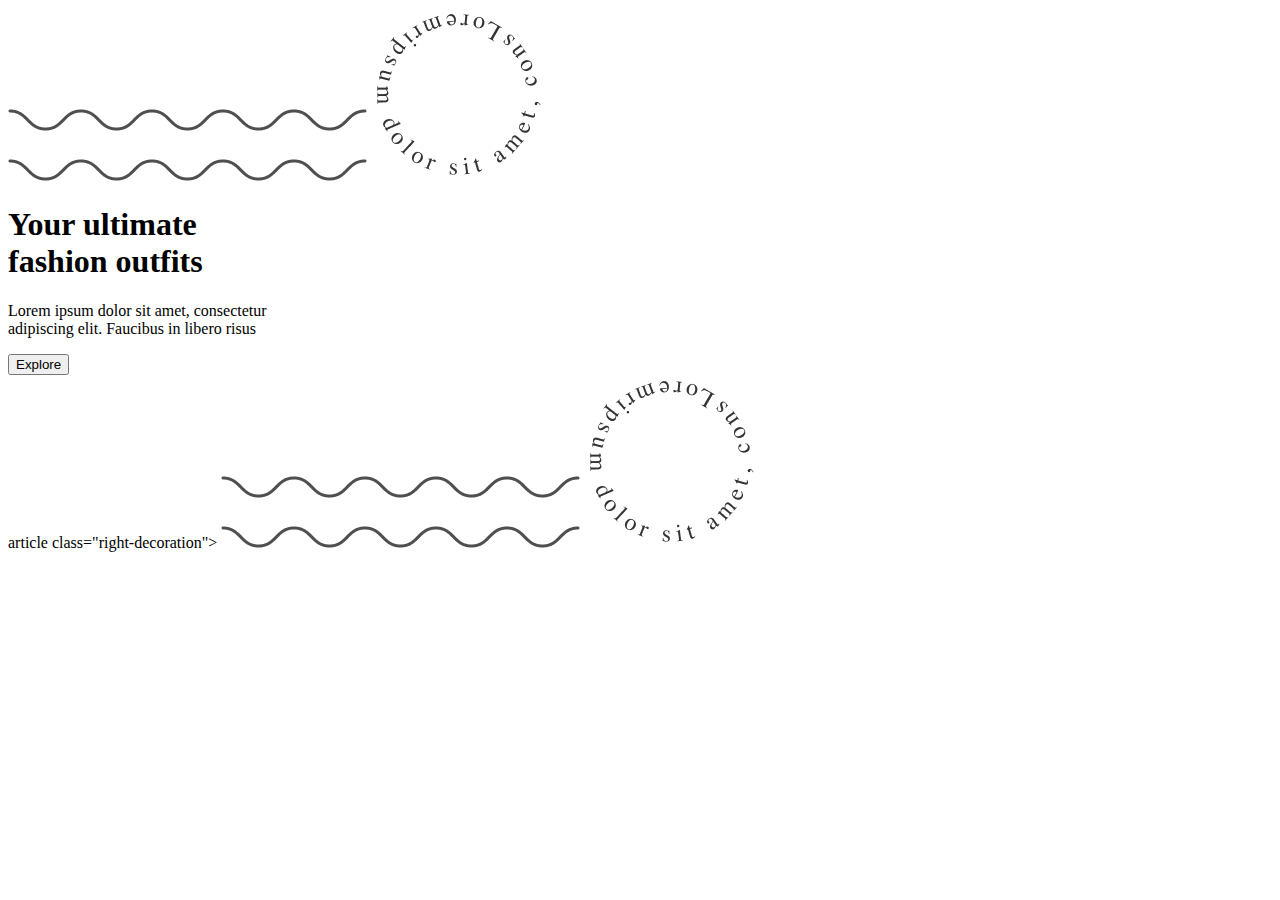
==== pages/page_18.html @ 73e220d7 "html pagina 18 terminado" ====
<!DOCTYPE html>
<html lang="en">

    <head>
        <meta charset="UTF-8">
        <meta name="viewport" content="width=device-width, initial-scale=1.0">
        <link rel="stylesheet" href="../css/style_page_18.css">
        <title>Landing page #18</title>
    </head>

    <body>
        <div class="layout">

            <section class="top-section">

                <article class="left-decoration">
                    <img src="../sources/sources_page_18/waves.png" alt="" class="left-wave wave">
                    <img src="../sources/sources_page_18/circle-text.png" alt="" class="left-circle circle">
                </article>

                <section class="main-text-container">
                    <h1 class="title">Your ultimate<br>fashion outfits</h1>
                    <p class="main-text">Lorem ipsum dolor sit amet, consectetur<br>adipiscing elit. Faucibus in libero risus</p>
                    <button type="button">Explore</button>
                </section>

                article class="right-decoration">
                    <img src="../sources/sources_page_18/waves.png" alt="" class="right-wave wave">
                    <img src="../sources/sources_page_18/circle-text.png" alt="" class="right-circle circle">
                </article>

            </section>

            <section class="gallery-section">

                <article class="item item1">
                    <img src="" alt="" class="gallery-image">
                </article>

                <article class="item item2">
                    <img src="" alt="" class="gallery-image">
                </article>

                <article class="item item3">
                    <img src="" alt="" class="gallery-image">
                </article>
                
                <article class="item item4">
                    <img src="" alt="" class="gallery-image">
                </article>

                <article class="item item5">
                    <img src="" alt="" class="gallery-image">
                </article>

                <article class="item item6">
                    <img src="" alt="" class="gallery-image">
                </article>
                
                <article class="item item7">
                    <img src="" alt="" class="gallery-image">
                </article>

                <article class="item item8">
                    <img src="" alt="" class="gallery-image">
                </article>

                <article class="item item9">
                    <img src="" alt="" class="gallery-image">
                </article>

                <article class="item item10">
                    <img src="" alt="" class="gallery-image">
                </article>
                
            </section>

        </div>
    </body>
</html>
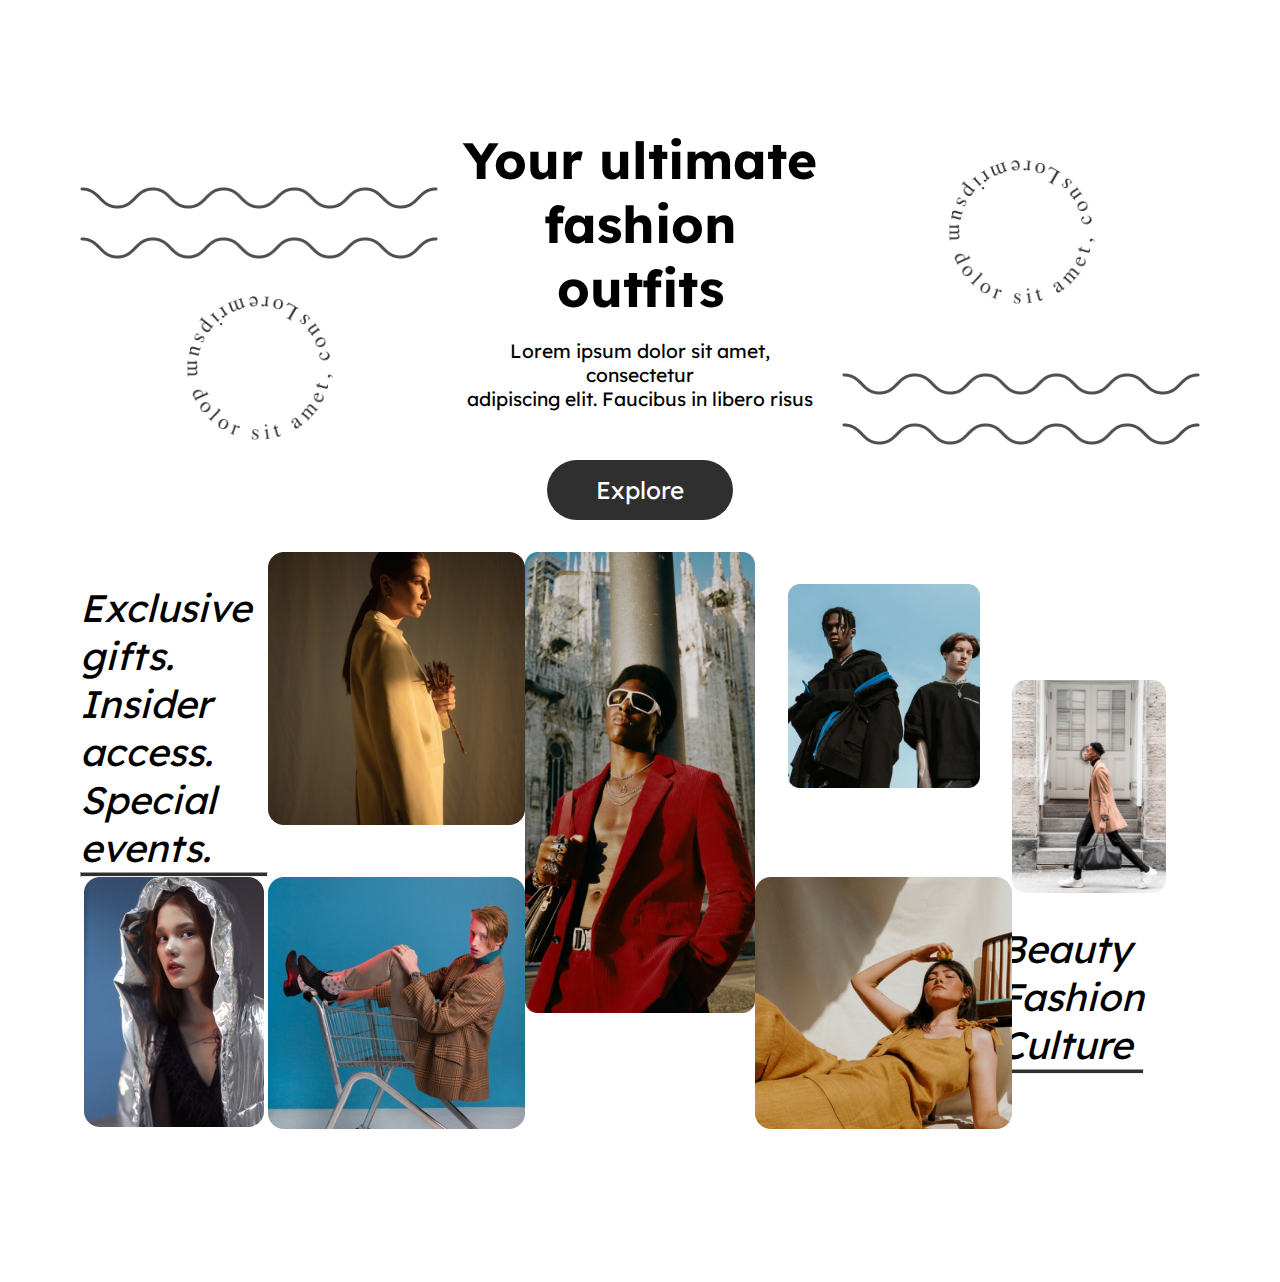
==== commit 7a4d95f1: "Pagina 18 casi terminada" ====
--- a/pages/page_18.html
+++ b/pages/page_18.html
@@ -19,12 +19,12 @@
                 </article>
 
                 <section class="main-text-container">
-                    <h1 class="title">Your ultimate<br>fashion outfits</h1>
-                    <p class="main-text">Lorem ipsum dolor sit amet, consectetur<br>adipiscing elit. Faucibus in libero risus</p>
+                    <h1 class="title">Your ultimate fashion outfits</h1>
+                    <p class="main-text">Lorem ipsum dolor sit amet, consectetur <br>adipiscing elit. Faucibus in libero risus</p>
                     <button type="button">Explore</button>
                 </section>
 
-                article class="right-decoration">
+                <article class="right-decoration">
                     <img src="../sources/sources_page_18/waves.png" alt="" class="right-wave wave">
                     <img src="../sources/sources_page_18/circle-text.png" alt="" class="right-circle circle">
                 </article>
@@ -34,45 +34,47 @@
             <section class="gallery-section">
 
                 <article class="item item1">
-                    <img src="" alt="" class="gallery-image">
+                    <div class="item-text">
+                        <p class="card-text">Exclusive gifts.<br>Insider access.<br>Special events.</p>
+                        <hr>
+                    </div>
                 </article>
 
                 <article class="item item2">
-                    <img src="" alt="" class="gallery-image">
+                    <img src="../sources/sources_page_18/img1.png" alt="" class="gallery-image">
                 </article>
 
                 <article class="item item3">
-                    <img src="" alt="" class="gallery-image">
+                    <img src="../sources/sources_page_18/img2.png" alt="" class="gallery-image">
                 </article>
                 
                 <article class="item item4">
-                    <img src="" alt="" class="gallery-image">
+                    <img src="../sources/sources_page_18/img3.png" alt="" class="gallery-image">
                 </article>
-
+                
                 <article class="item item5">
-                    <img src="" alt="" class="gallery-image">
+                    <img src="../sources/sources_page_18/img4.png" alt="" class="gallery-image">
+                    <div class="item-text">
+                        <p class="card-text">Beauty<br>Fashion<br>Culture</p>
+                        <hr>
+                    </div>
                 </article>
-
+                
                 <article class="item item6">
-                    <img src="" alt="" class="gallery-image">
+                    <img src="../sources/sources_page_18/img5.png" alt="" class="gallery-image">
                 </article>
                 
                 <article class="item item7">
-                    <img src="" alt="" class="gallery-image">
+                    <img src="../sources/sources_page_18/img6.png" alt="" class="gallery-image">
                 </article>
 
                 <article class="item item8">
-                    <img src="" alt="" class="gallery-image">
-                </article>
-
-                <article class="item item9">
-                    <img src="" alt="" class="gallery-image">
-                </article>
-
-                <article class="item item10">
-                    <img src="" alt="" class="gallery-image">
+                    <img src="../sources/sources_page_18/img7.png" alt="" class="gallery-image">
                 </article>
                 
+               
+
+               
             </section>
 
         </div>
--- a/css/style_page_18.css
+++ b/css/style_page_18.css
@@ -0,0 +1,158 @@
+@import url('https://fonts.googleapis.com/css2?family=Abril+Fatface&family=Imbue:opsz,wght@10..100,100..900&family=Lexend:wght@100..900&family=Lilita+One&family=Space+Grotesk:wght@300..700&display=swap');
+
+* {
+  margin: 0;
+  padding: 0;
+  box-sizing: border-box;
+  font-family: 'Lexend', sans-serif;
+}
+
+.layout {
+    display: grid;
+    grid-template-areas: 
+        "text"
+        "gallery";
+    padding: 5em;
+}
+
+.top-section {
+    grid-area: text;
+    display: flex;
+    width: 100%;
+    justify-content: space-between;
+    gap: 2%;
+
+    .circle {
+        width: 12vw;
+    }
+
+    .wave {
+        width: 28vw;
+    }
+
+    .left-decoration {
+        display: flex;
+        flex-direction: column;
+        justify-content: center;
+        align-items: center;
+        margin-top: 2em;
+        .circle {
+            margin-top: 2em;
+        }
+    }
+
+    .main-text-container {
+        justify-self: center;
+        text-align: center;
+        margin-top: 3em;
+        .title {
+            font-size: 4vw;
+        }
+
+        .main-text {
+            font-size: 1.5vw;
+            margin-top: 1em;
+        }
+
+        button {
+            margin-top: 2em;
+            padding: 15px 2em;
+            border-radius: 30px;
+            border: none;
+            background-color: #2f2f2f;
+            color: #fff;
+            font-size: 1.9vw;
+        }
+    }
+
+    .right-decoration {
+        justify-self: flex-end;
+        display: flex;
+        flex-direction: column-reverse;
+        justify-content: center;
+        align-items: center;
+
+        .wave {
+            margin-top: 4em;
+        }
+    }
+}
+
+.gallery-section {
+    grid-area: gallery;
+    display: grid;
+    grid-template-columns: repeat(5, 1fr);
+    grid-template-rows: 1fr 1fr;
+    justify-items: center;
+    margin-top: 2rem;
+
+    .item3 {
+
+        grid-row: 1 / span2;
+        grid-column: 3;
+
+        img {
+            width: 18vw;
+        }
+    }
+
+    .item4 {
+        margin-top: 2em;
+
+        img {
+            width: 15vw;
+        }
+    }
+    
+    .item5 {
+        justify-self: start;
+        align-self: center;
+        grid-area: 1 / 5 / 3 / span2;
+        display: flex;
+        flex-direction: column;
+        width: 70%;
+        
+
+        img {
+            width: 12vw;
+        }
+        
+        .item-text {
+            align-self: end;
+            justify-self: end;
+            height: fit-content;
+            p {
+                margin-top: 2rem;
+                font-size: 2.4em;
+                font-style: italic;
+                
+            }
+
+            hr {
+                height: 5px;
+                background-color: #2f2f2f;
+                margin-top: rem;
+            }
+        }
+    }
+    
+    .item1 {
+
+        .item-text {
+            align-self: end;
+            justify-self: end;
+            height: fit-content;
+            p {
+                margin-top: 2rem;
+                font-size: 2.4em;
+                font-style: italic;
+                
+            }
+
+            hr {
+                height: 5px;
+                background-color: #2f2f2f;
+                margin-top: rem;
+            }
+    }
+}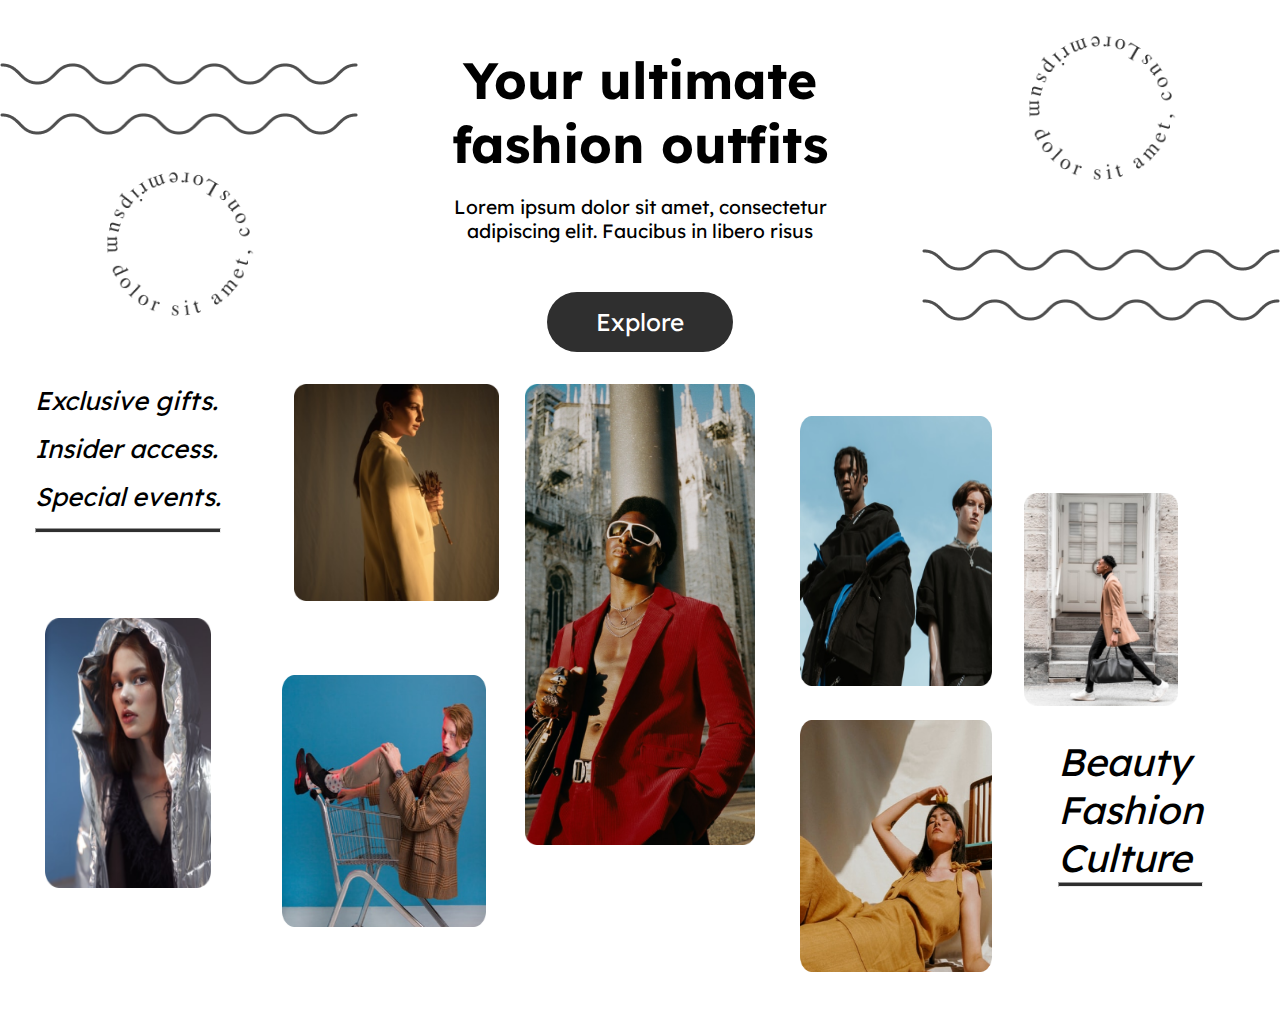
==== commit 06d3679d: "Pagina 18 terminada" ====
--- a/pages/page_18.html
+++ b/pages/page_18.html
@@ -19,7 +19,7 @@
                 </article>
 
                 <section class="main-text-container">
-                    <h1 class="title">Your ultimate fashion outfits</h1>
+                    <h1 class="title">Your ultimate<br> fashion outfits</h1>
                     <p class="main-text">Lorem ipsum dolor sit amet, consectetur <br>adipiscing elit. Faucibus in libero risus</p>
                     <button type="button">Explore</button>
                 </section>
@@ -35,7 +35,7 @@
 
                 <article class="item item1">
                     <div class="item-text">
-                        <p class="card-text">Exclusive gifts.<br>Insider access.<br>Special events.</p>
+                        <p class="card-text">Exclusive gifts.</p><p>Insider access.</p><p>Special events.</p>
                         <hr>
                     </div>
                 </article>
--- a/css/style_page_18.css
+++ b/css/style_page_18.css
@@ -85,6 +85,7 @@
     grid-template-rows: 1fr 1fr;
     justify-items: center;
     margin-top: 2rem;
+    grid-auto-columns: min-content;
 
     .item3 {
 
@@ -101,6 +102,7 @@
 
         img {
             width: 15vw;
+            height: 30vh;
         }
     }
     
@@ -143,16 +145,165 @@
             justify-self: end;
             height: fit-content;
             p {
-                margin-top: 2rem;
-                font-size: 2.4em;
+                font-size: 2vw;
                 font-style: italic;
                 
+            }
+
+            p:nth-of-type(3), p:nth-of-type(2) {
+                margin-top: 1rem;
             }
 
             hr {
                 height: 5px;
                 background-color: #2f2f2f;
-                margin-top: rem;
-            }
+                margin-top: 1rem;
+            }
+        }
+    }
+
+    .item2 {
+        justify-self: end;
+        margin-right: 1vw;
+        img {
+            width: 16vw;
+        }
+    }
+
+    .item6 {
+        position: relative;
+        bottom: 8vh;
+        img {
+            width: 13vw;
+            height: 30vh;
+        }
+    }
+
+    .item7 {
+        position: relative;
+        bottom: 1.6vh;
+        img {
+            width: 16vw;
+            height: 28vh;
+        }
+    }
+
+    .item8 {
+        position: relative;
+        top: 3.4vh;
+        img {
+            width: 15vw;
+            height: 28vh;
+        }
+    }
+}
+
+@media screen and (max-width: 1366px) and (min-width: 768px) {
+    .layout {
+        padding: 0;
+    }
+}
+
+@media screen and (max-width: 768px) {
+    .layout {
+        display: flex;
+        flex-direction: column;
+    }
+
+    .top-section {
+        display: flex;
+        flex-direction: column;
+
+        .main-text-container {
+            order: -1;
+
+            .title {
+                font-size: 7vw;
+            }
+
+            .main-text {
+                font-size: 4vw;
+            }
+
+            button {
+                font-size: 4vw;
+            }
+        }
+
+        .right-decoration, .left-decoration {
+            position: absolute;
+        }
+
+        .left-decoration {
+            left: 10vw;
+            top: 9vh;
+
+            .circle {
+                position: relative;
+                bottom: 3vh;
+            }
+        }
+
+        .right-decoration {
+            right: 10vw;
+
+            .circle {
+                position: relative;
+                top: 5vh;
+            }
+        }
+    }
+
+    .gallery-section {
+        display: flex;
+        flex-direction: column;
+        justify-content: center;
+        
+
+        .item {
+            display: flex;
+            justify-content: center;
+            margin-top: 2rem;
+            img {
+                width: 35vw;
+            }
+        }
+
+        .item1 {
+            position: absolute;
+            top: 61vh;
+            left: 4vw;
+           .item-text p {
+                font-size: 3vw;
+           }
+        }
+
+        .item5 p, .item5 hr{
+            position: absolute;
+            top: 61vh;
+            margin-right: 2rem;
+            
+        
+        }
+
+        .item5 {
+            .item-text {
+                .card-text {
+                    font-size: 4vh;
+                }
+            }
+        }
+
+        .item5 {
+            position: unset;
+            display: flex;
+            justify-content: center;
+            align-items: center;
+        }
+
+        .item6 {
+            position: unset;
+        }
+        
     }
 }